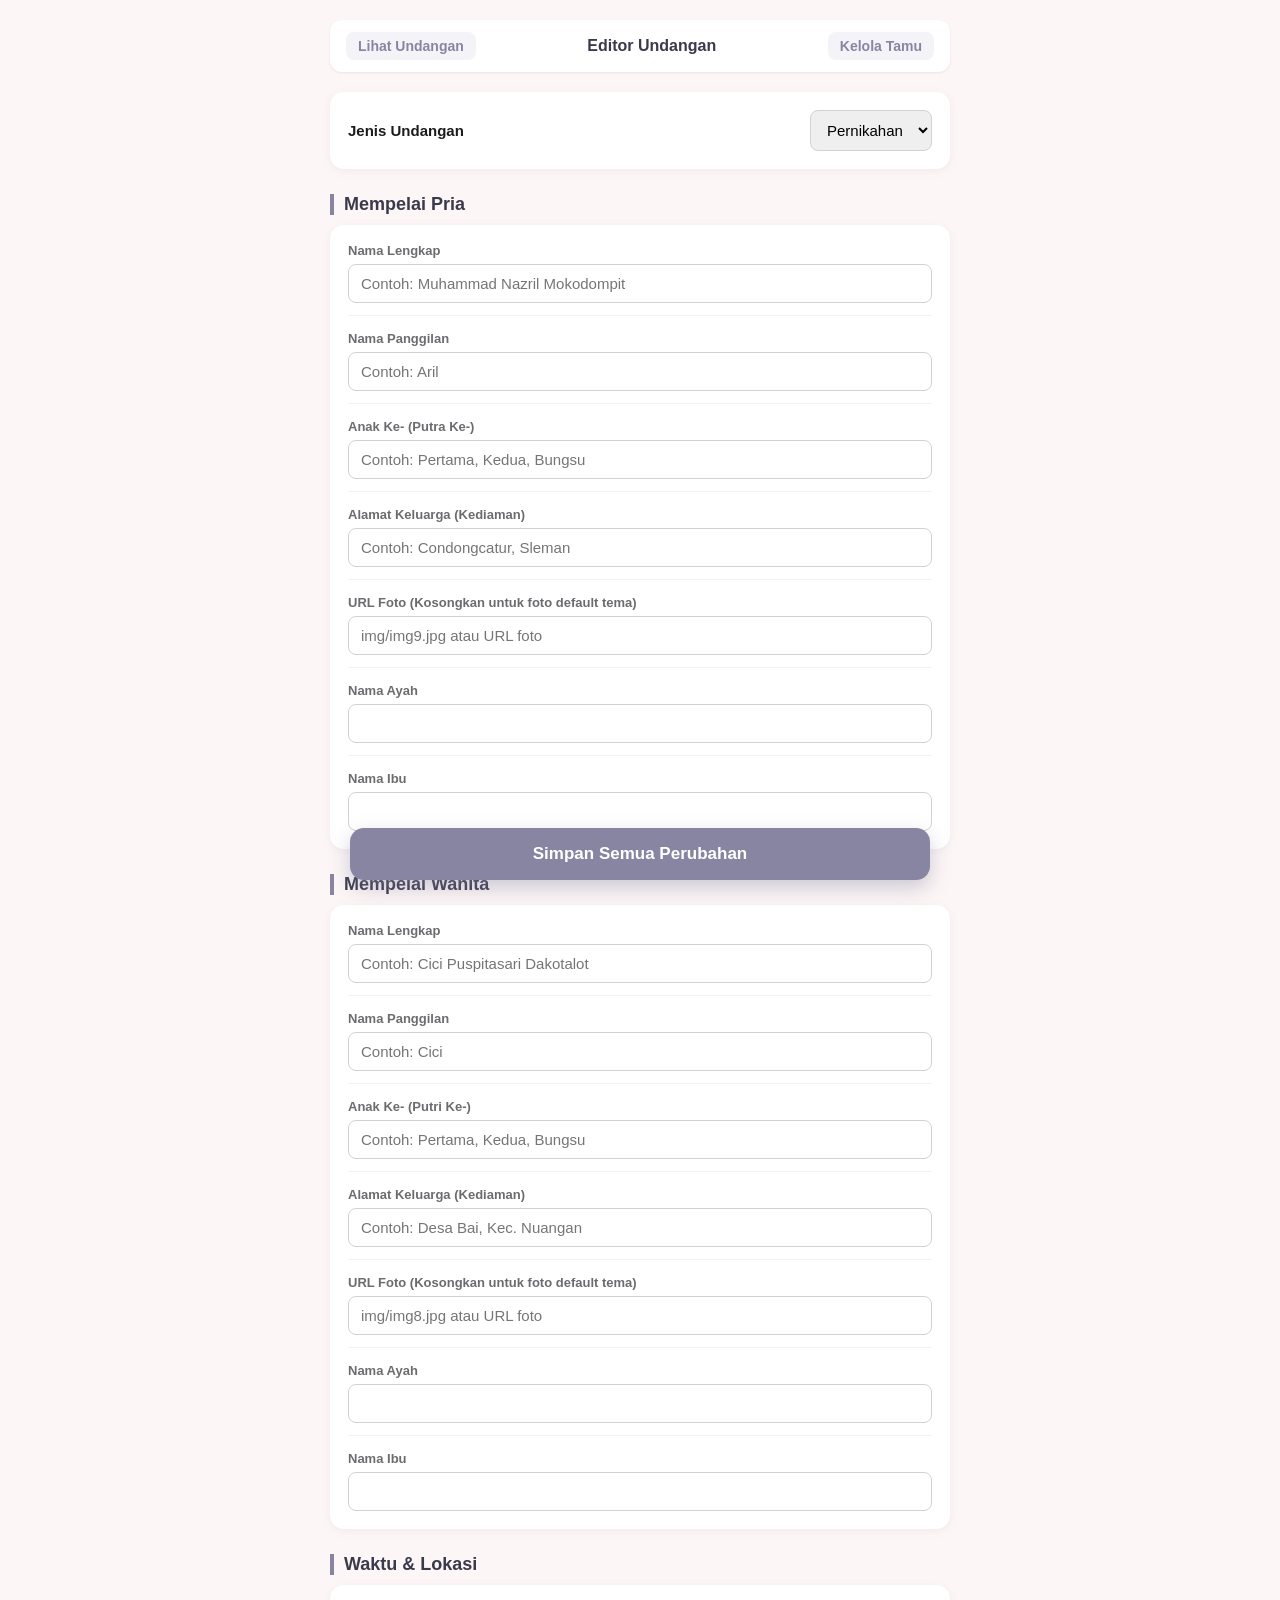
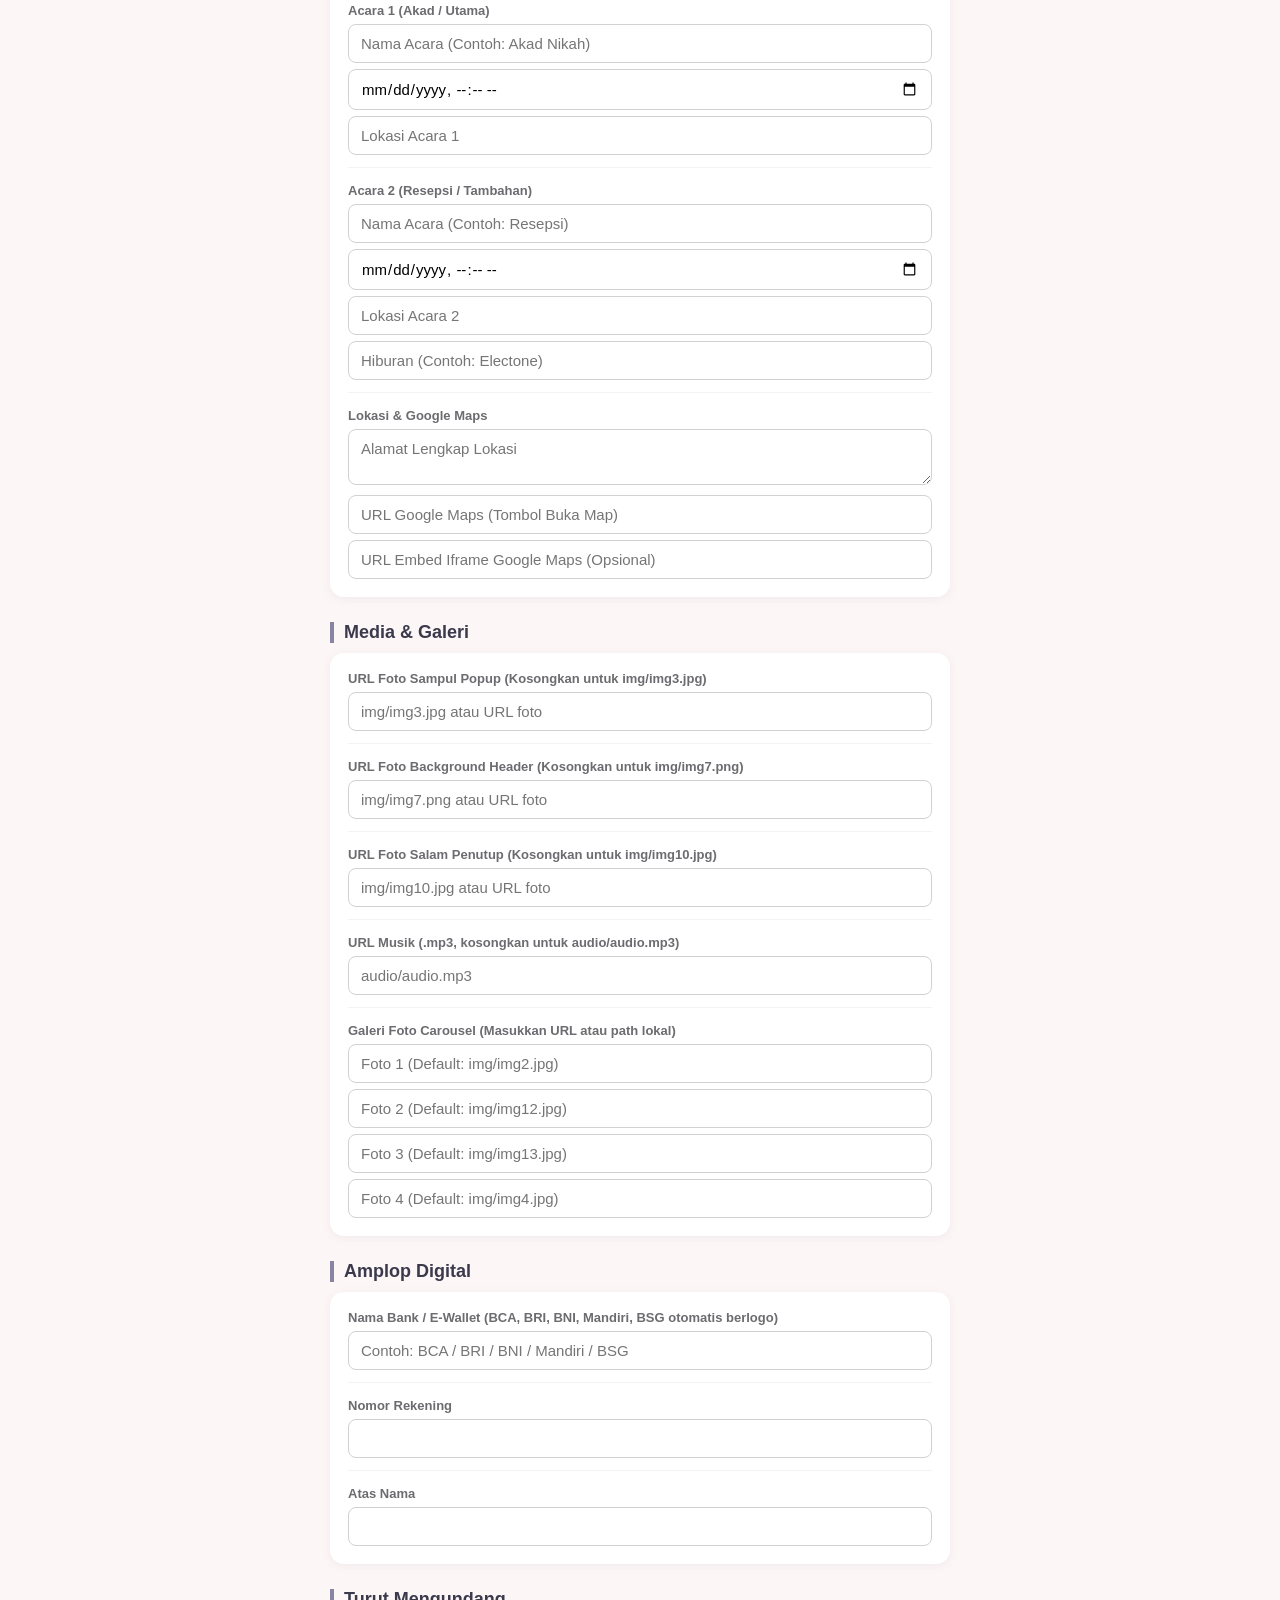
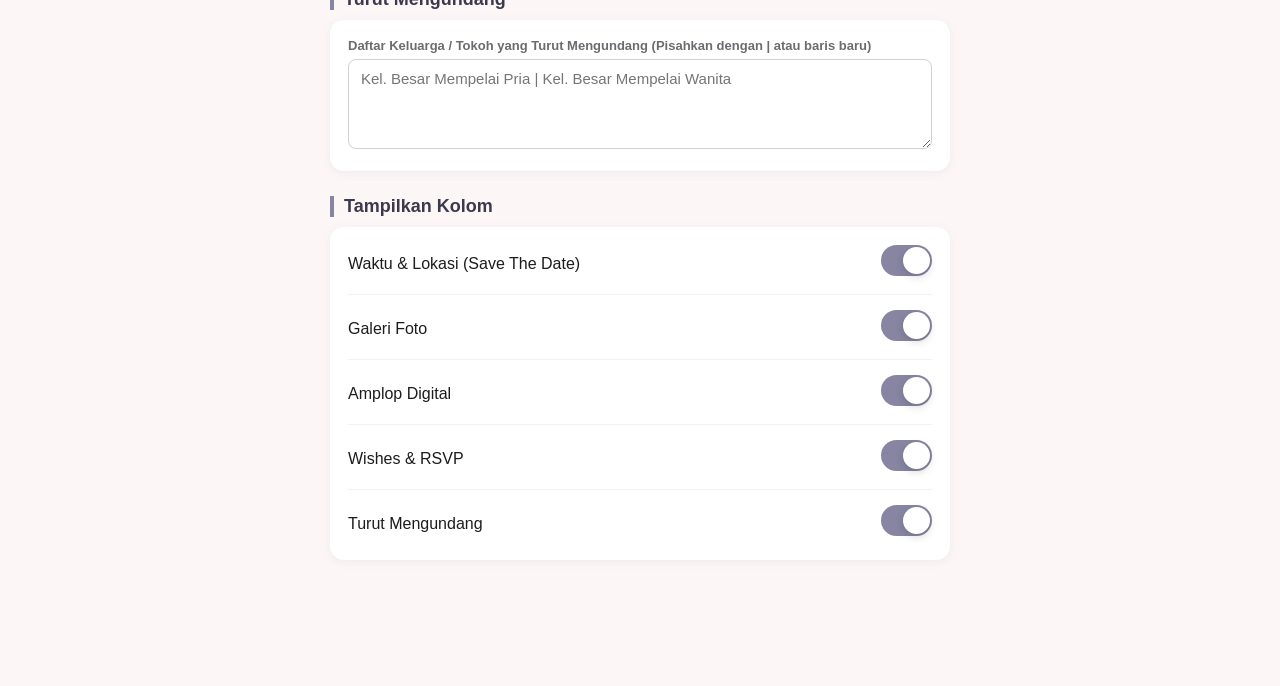
==== editor.html @ 1536249f "Add files via upload" ====
<!DOCTYPE html>
<html lang="id">
<head>
    <meta charset="UTF-8">
    <meta name="viewport" content="width=device-width, initial-scale=1.0">
    <title>Editor Undangan Premium | Naozi Printing</title>
    <style>
        :root { --ios-bg: #fdf6f6; --ios-accent: #8785a2; --ios-card: #FFFFFF; }
        body { font-family: -apple-system, BlinkMacSystemFont, "Segoe UI", Roboto, sans-serif; background: var(--ios-bg); padding: 20px; color: #1c1c1e; padding-bottom: 110px; margin: 0; }
        .container { max-width: 620px; margin: 0 auto; }
        .top-nav { display: flex; justify-content: space-between; align-items: center; margin-bottom: 20px; background: white; padding: 12px 16px; border-radius: 12px; box-shadow: 0 1px 3px rgba(0,0,0,0.08); }
        .top-nav a { text-decoration: none; color: var(--ios-accent); font-weight: 600; font-size: 14px; padding: 6px 12px; border-radius: 8px; background: #f4f4f8; }
        .top-nav a:hover { background: var(--ios-accent); color: white; }
        .card { background: var(--ios-card); border-radius: 14px; padding: 18px; margin-bottom: 16px; box-shadow: 0 2px 8px rgba(135, 133, 162, 0.1); }
        .form-group { margin-bottom: 15px; border-bottom: 1px solid #f2f2f7; padding-bottom: 12px; }
        .form-group:last-child { border: none; margin-bottom: 0; padding-bottom: 0; }
        label { display: block; font-size: 13px; font-weight: 600; color: #6c6c70; margin-bottom: 6px; }
        input, select, textarea { width: 100%; padding: 10px 12px; border: 1px solid #d1d1d6; border-radius: 8px; font-size: 15px; box-sizing: border-box; font-family: inherit; }
        input:focus, select:focus, textarea:focus { outline: none; border-color: var(--ios-accent); box-shadow: 0 0 0 3px rgba(135, 133, 162, 0.15); }
        
        .row { display: flex; align-items: center; justify-content: space-between; gap: 10px; }
        .switch { position: relative; display: inline-block; width: 51px; height: 31px; flex-shrink: 0; }
        .switch input { opacity: 0; width: 0; height: 0; }
        .slider { position: absolute; cursor: pointer; top: 0; left: 0; right: 0; bottom: 0; background-color: #e9e9eb; transition: .4s; border-radius: 34px; }
        .slider:before { position: absolute; content: ""; height: 27px; width: 27px; left: 2px; bottom: 2px; background-color: white; transition: .4s; border-radius: 50%; box-shadow: 0 3px 8px rgba(0,0,0,0.15); }
        input:checked + .slider { background-color: var(--ios-accent); }
        input:checked + .slider:before { transform: translateX(20px); }
        
        .btn-save { position: fixed; bottom: 20px; left: 50%; transform: translateX(-50%); width: calc(100% - 40px); max-width: 580px; padding: 16px; background: var(--ios-accent); color: white; border: none; border-radius: 14px; font-size: 17px; font-weight: 600; cursor: pointer; z-index: 100; box-shadow: 0 8px 20px rgba(135, 133, 162, 0.4); transition: 0.2s; }
        .btn-save:hover { filter: brightness(0.95); }
        .btn-save:disabled { opacity: 0.6; cursor: not-allowed; }
        h2 { font-size: 18px; border-left: 4px solid var(--ios-accent); padding-left: 10px; margin: 25px 0 10px; color: #3a3a4c; }
        .preview-img { width: 100%; height: 120px; object-fit: cover; border-radius: 10px; margin-top: 10px; background: #eee; display: none; }
    </style>
</head>
<body>

    <div class="container">
        <div class="top-nav">
            <a href="index.html" target="_blank">Lihat Undangan</a>
            <span style="font-weight: 700; color: #3a3a4c;">Editor Undangan</span>
            <a href="guest.html">Kelola Tamu</a>
        </div>

        <!-- Tipe Undangan -->
        <div class="card">
            <div class="row">
                <label style="color: #1c1c1e; font-size: 15px; margin: 0;">Jenis Undangan</label>
                <select id="type" style="width: auto;" onchange="toggleFields()">
                    <option value="wedding">Pernikahan</option>
                    <option value="khitan">Khitanan</option>
                </select>
            </div>
        </div>

        <!-- Wedding Section -->
        <div id="wedding-fields">
            <h2>Mempelai Pria</h2>
            <div class="card">
                <div class="form-group"><label>Nama Lengkap</label><input type="text" id="groom_name" placeholder="Contoh: Muhammad Nazril Mokodompit"></div>
                <div class="form-group"><label>Nama Panggilan</label><input type="text" id="groom_nickname" placeholder="Contoh: Aril"></div>
                <div class="form-group"><label>Anak Ke- (Putra Ke-)</label><input type="text" id="groom_child_number" placeholder="Contoh: Pertama, Kedua, Bungsu"></div>
                <div class="form-group"><label>Alamat Keluarga (Kediaman)</label><input type="text" id="groom_address" placeholder="Contoh: Condongcatur, Sleman"></div>
                <div class="form-group"><label>URL Foto (Kosongkan untuk foto default tema)</label><input type="text" id="groom_photo" placeholder="img/img9.jpg atau URL foto" onchange="preview(this)"></div>
                <div class="form-group"><label>Nama Ayah</label><input type="text" id="groom_father"></div>
                <div class="form-group"><label>Nama Ibu</label><input type="text" id="groom_mother"></div>
            </div>
            <h2>Mempelai Wanita</h2>
            <div class="card">
                <div class="form-group"><label>Nama Lengkap</label><input type="text" id="bride_name" placeholder="Contoh: Cici Puspitasari Dakotalot"></div>
                <div class="form-group"><label>Nama Panggilan</label><input type="text" id="bride_nickname" placeholder="Contoh: Cici"></div>
                <div class="form-group"><label>Anak Ke- (Putri Ke-)</label><input type="text" id="bride_child_number" placeholder="Contoh: Pertama, Kedua, Bungsu"></div>
                <div class="form-group"><label>Alamat Keluarga (Kediaman)</label><input type="text" id="bride_address" placeholder="Contoh: Desa Bai, Kec. Nuangan"></div>
                <div class="form-group"><label>URL Foto (Kosongkan untuk foto default tema)</label><input type="text" id="bride_photo" placeholder="img/img8.jpg atau URL foto" onchange="preview(this)"></div>
                <div class="form-group"><label>Nama Ayah</label><input type="text" id="bride_father"></div>
                <div class="form-group"><label>Nama Ibu</label><input type="text" id="bride_mother"></div>
            </div>
        </div>

        <!-- Khitan Section -->
        <div id="khitan-fields" style="display:none;">
            <h2>Detail Anak</h2>
            <div class="card">
                <div class="form-group"><label>Nama Lengkap</label><input type="text" id="khitan_name"></div>
                <div class="form-group"><label>URL Foto</label><input type="text" id="khitan_photo" onchange="preview(this)"></div>
                <div class="form-group"><label>Nama Orang Tua</label><input type="text" id="khitan_parents"></div>
            </div>
        </div>

        <!-- Acara Section -->
        <h2>Waktu & Lokasi</h2>
        <div class="card">
            <div class="form-group">
                <label>Acara 1 (Akad / Utama)</label>
                <input type="text" id="event_1_name" placeholder="Nama Acara (Contoh: Akad Nikah)">
                <input type="datetime-local" id="event_1_date" style="margin-top: 6px;">
                <input type="text" id="event_1_loc" placeholder="Lokasi Acara 1" style="margin-top: 6px;">
            </div>
            <div class="form-group">
                <label>Acara 2 (Resepsi / Tambahan)</label>
                <input type="text" id="event_2_name" placeholder="Nama Acara (Contoh: Resepsi)">
                <input type="datetime-local" id="event_2_date" style="margin-top: 6px;">
                <input type="text" id="event_2_loc" placeholder="Lokasi Acara 2" style="margin-top: 6px;">
                <input type="text" id="event_2_entertainment" placeholder="Hiburan (Contoh: Electone)" style="margin-top: 6px;">
            </div>
            <div class="form-group">
                <label>Lokasi & Google Maps</label>
                <textarea id="location_address" rows="2" placeholder="Alamat Lengkap Lokasi"></textarea>
                <input type="text" id="location_url" placeholder="URL Google Maps (Tombol Buka Map)" style="margin-top: 6px;">
                <input type="text" id="location_embed" placeholder="URL Embed Iframe Google Maps (Opsional)" style="margin-top: 6px;">
            </div>
        </div>

        <!-- Media Section -->
        <h2>Media & Galeri</h2>
        <div class="card">
            <div class="form-group"><label>URL Foto Sampul Popup (Kosongkan untuk img/img3.jpg)</label><input type="text" id="cover_image" placeholder="img/img3.jpg atau URL foto" onchange="preview(this)"></div>
            <div class="form-group"><label>URL Foto Background Header (Kosongkan untuk img/img7.png)</label><input type="text" id="hero_image" placeholder="img/img7.png atau URL foto" onchange="preview(this)"></div>
            <div class="form-group"><label>URL Foto Salam Penutup (Kosongkan untuk img/img10.jpg)</label><input type="text" id="closing_image" placeholder="img/img10.jpg atau URL foto" onchange="preview(this)"></div>
            <div class="form-group"><label>URL Musik (.mp3, kosongkan untuk audio/audio.mp3)</label><input type="text" id="music_url" placeholder="audio/audio.mp3"></div>
            <div class="form-group">
                <label>Galeri Foto Carousel (Masukkan URL atau path lokal)</label>
                <input type="text" id="gallery_1" placeholder="Foto 1 (Default: img/img2.jpg)" style="margin-bottom: 6px;" onchange="preview(this)">
                <input type="text" id="gallery_2" placeholder="Foto 2 (Default: img/img12.jpg)" style="margin-bottom: 6px;" onchange="preview(this)">
                <input type="text" id="gallery_3" placeholder="Foto 3 (Default: img/img13.jpg)" style="margin-bottom: 6px;" onchange="preview(this)">
                <input type="text" id="gallery_4" placeholder="Foto 4 (Default: img/img4.jpg)" onchange="preview(this)">
            </div>
        </div>

        <!-- Gift Section -->
        <h2>Amplop Digital</h2>
        <div class="card">
            <div class="form-group"><label>Nama Bank / E-Wallet (BCA, BRI, BNI, Mandiri, BSG otomatis berlogo)</label><input type="text" id="gift_bank" placeholder="Contoh: BCA / BRI / BNI / Mandiri / BSG"></div>
            <div class="form-group"><label>Nomor Rekening</label><input type="text" id="gift_acc"></div>
            <div class="form-group"><label>Atas Nama</label><input type="text" id="gift_name"></div>
        </div>

        <!-- Turut Mengundang -->
        <h2>Turut Mengundang</h2>
        <div class="card">
            <div class="form-group">
                <label>Daftar Keluarga / Tokoh yang Turut Mengundang (Pisahkan dengan | atau baris baru)</label>
                <textarea id="turut_mengundang" rows="4" placeholder="Kel. Besar Mempelai Pria | Kel. Besar Mempelai Wanita"></textarea>
            </div>
        </div>

        <!-- Settings Section -->
        <h2>Tampilkan Kolom</h2>
        <div class="card">
            <div class="form-group">
                <div class="row"><span>Waktu & Lokasi (Save The Date)</span><label class="switch"><input type="checkbox" id="sec_events_v" checked><span class="slider"></span></label></div>
            </div>
            <div class="form-group">
                <div class="row"><span>Galeri Foto</span><label class="switch"><input type="checkbox" id="sec_gallery_v" checked><span class="slider"></span></label></div>
            </div>
            <div class="form-group">
                <div class="row"><span>Amplop Digital</span><label class="switch"><input type="checkbox" id="sec_gift_v" checked><span class="slider"></span></label></div>
            </div>
            <div class="form-group">
                <div class="row"><span>Wishes & RSVP</span><label class="switch"><input type="checkbox" id="sec_wishes_v" checked><span class="slider"></span></label></div>
            </div>
            <div class="form-group">
                <div class="row"><span>Turut Mengundang</span><label class="switch"><input type="checkbox" id="sec_turut_v" checked><span class="slider"></span></label></div>
            </div>
        </div>

        <button class="btn-save" id="saveBtn" onclick="saveData()">Simpan Semua Perubahan</button>
    </div>

    <script>
        const GAS_API_URL = "https://script.google.com/macros/s/AKfycbwZsRWmX6Pd_4TJgAWtW-rAgPZdy3IIBExMG-dsNXWfnD4RpBTrNLNg6RiC5WAQ4zMy8A/exec";

        window.onload = function() { loadData(); };

        function preview(input) {
            let next = input.nextElementSibling;
            if (!next || next.tagName !== 'IMG') {
                next = document.createElement('img');
                next.className = 'preview-img';
                input.parentNode.insertBefore(next, input.nextSibling);
            }
            if (input.value) {
                let url = input.value;
                if (url.includes("github.com") && url.includes("/blob/")) {
                    url = url.replace("github.com", "raw.githubusercontent.com").replace("/blob/", "/");
                }
                next.src = url;
                next.style.display = 'block';
            } else {
                next.style.display = 'none';
            }
        }

        function loadData() {
            fetch(`${GAS_API_URL}?action=getSettings`)
                .then(res => res.json())
                .then(data => {
                    Object.keys(data).forEach(key => {
                        const el = document.getElementById(key);
                        if (el) {
                            if (el.type === 'checkbox') el.checked = data[key].visible;
                            else el.value = data[key].value;
                            if (el.onchange) el.onchange();
                        }
                    });
                    toggleFields();
                })
                .catch(err => console.error("Gagal memuat pengaturan:", err));
        }

        function toggleFields() {
            const t = document.getElementById('type').value;
            document.getElementById('wedding-fields').style.display = t === 'wedding' ? 'block' : 'none';
            document.getElementById('khitan-fields').style.display = t === 'khitan' ? 'block' : 'none';
        }

        function saveData() {
            const btn = document.getElementById('saveBtn');
            btn.innerText = "Menyimpan...";
            btn.disabled = true;

            const payload = {};
            const elements = document.querySelectorAll('input, select, textarea');
            elements.forEach(el => {
                if (el.id) {
                    payload[el.id] = { 
                        value: el.type === 'checkbox' ? (el.id.endsWith('_v') ? '' : el.checked) : el.value,
                        visible: el.type === 'checkbox' ? el.checked : true
                    };
                }
            });

            fetch(`${GAS_API_URL}?action=saveSettings`, {
                method: 'POST',
                body: JSON.stringify(payload)
            }).then(() => {
                alert("Pengaturan Berhasil Disimpan!");
                btn.innerText = "Simpan Semua Perubahan";
                btn.disabled = false;
            }).catch(err => {
                alert("Gagal menyimpan: " + err);
                btn.innerText = "Simpan Semua Perubahan";
                btn.disabled = false;
            });
        }
    </script>
</body>
</html>
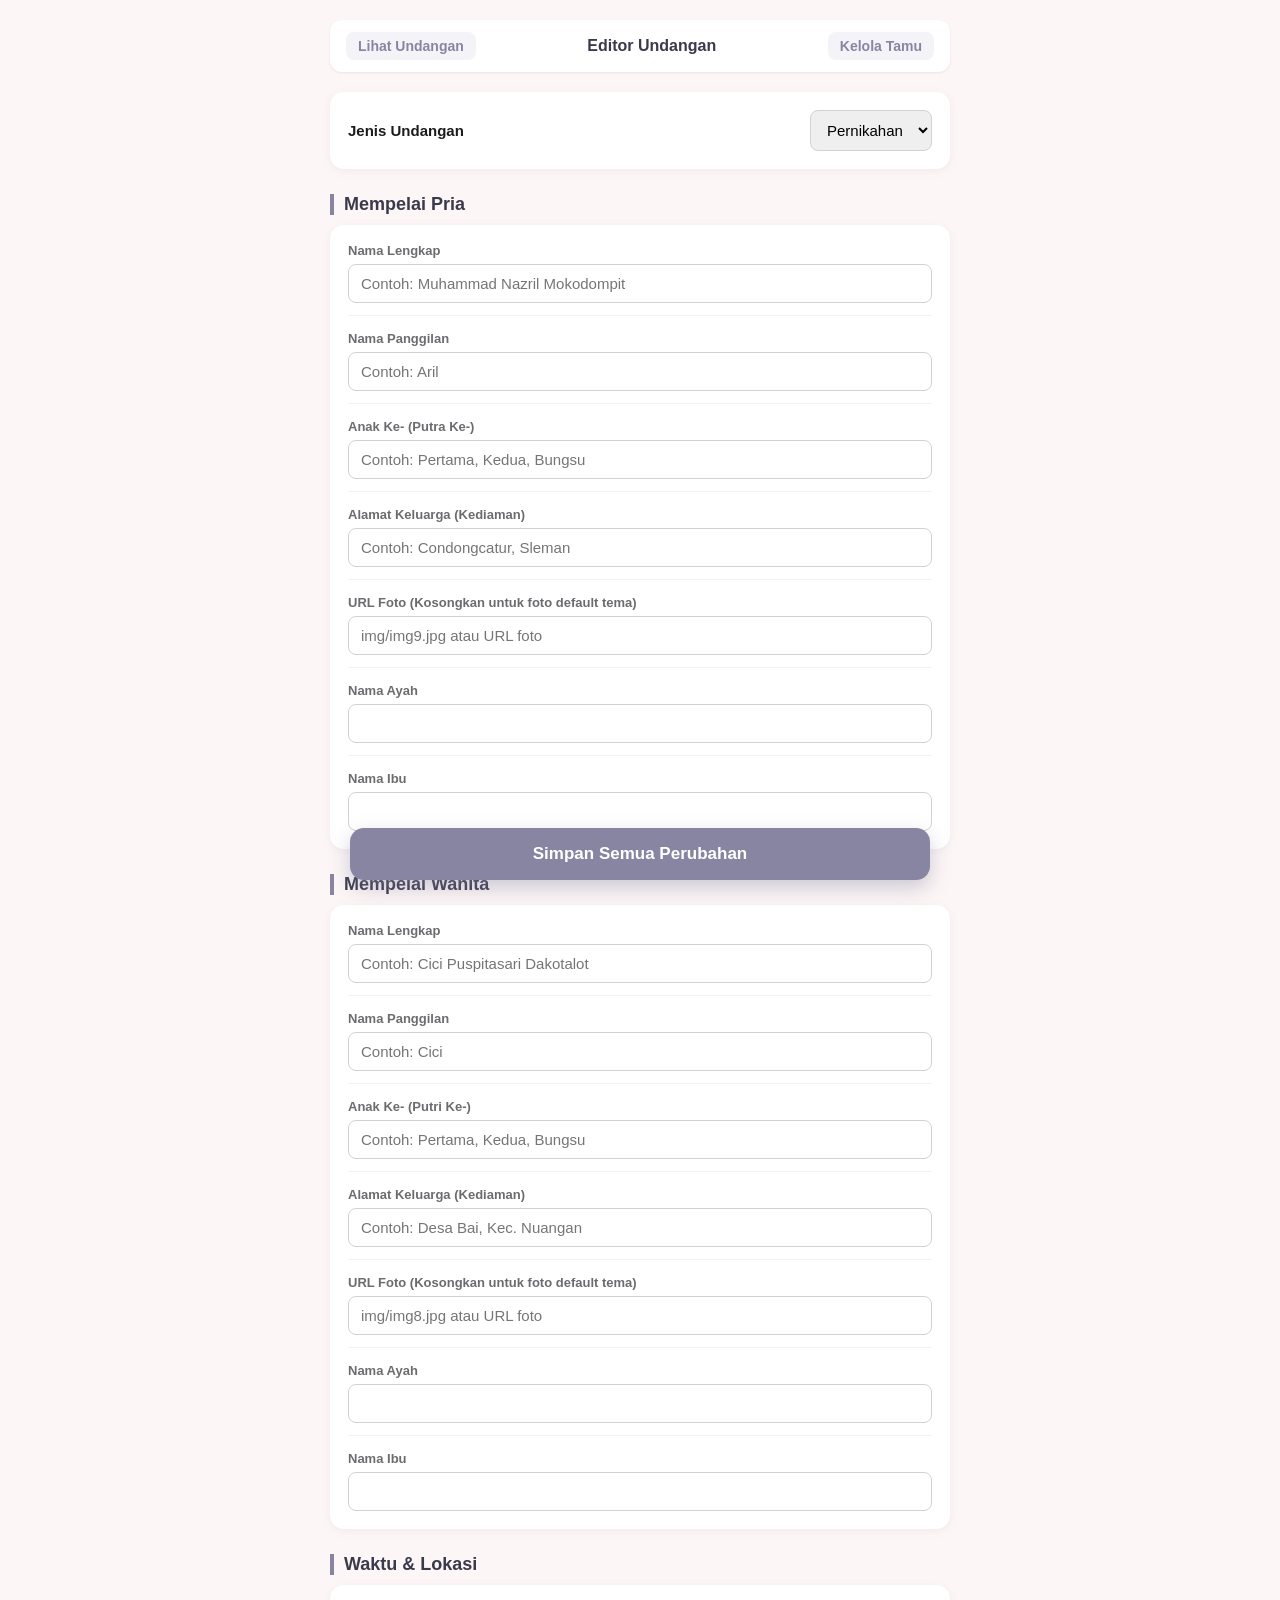
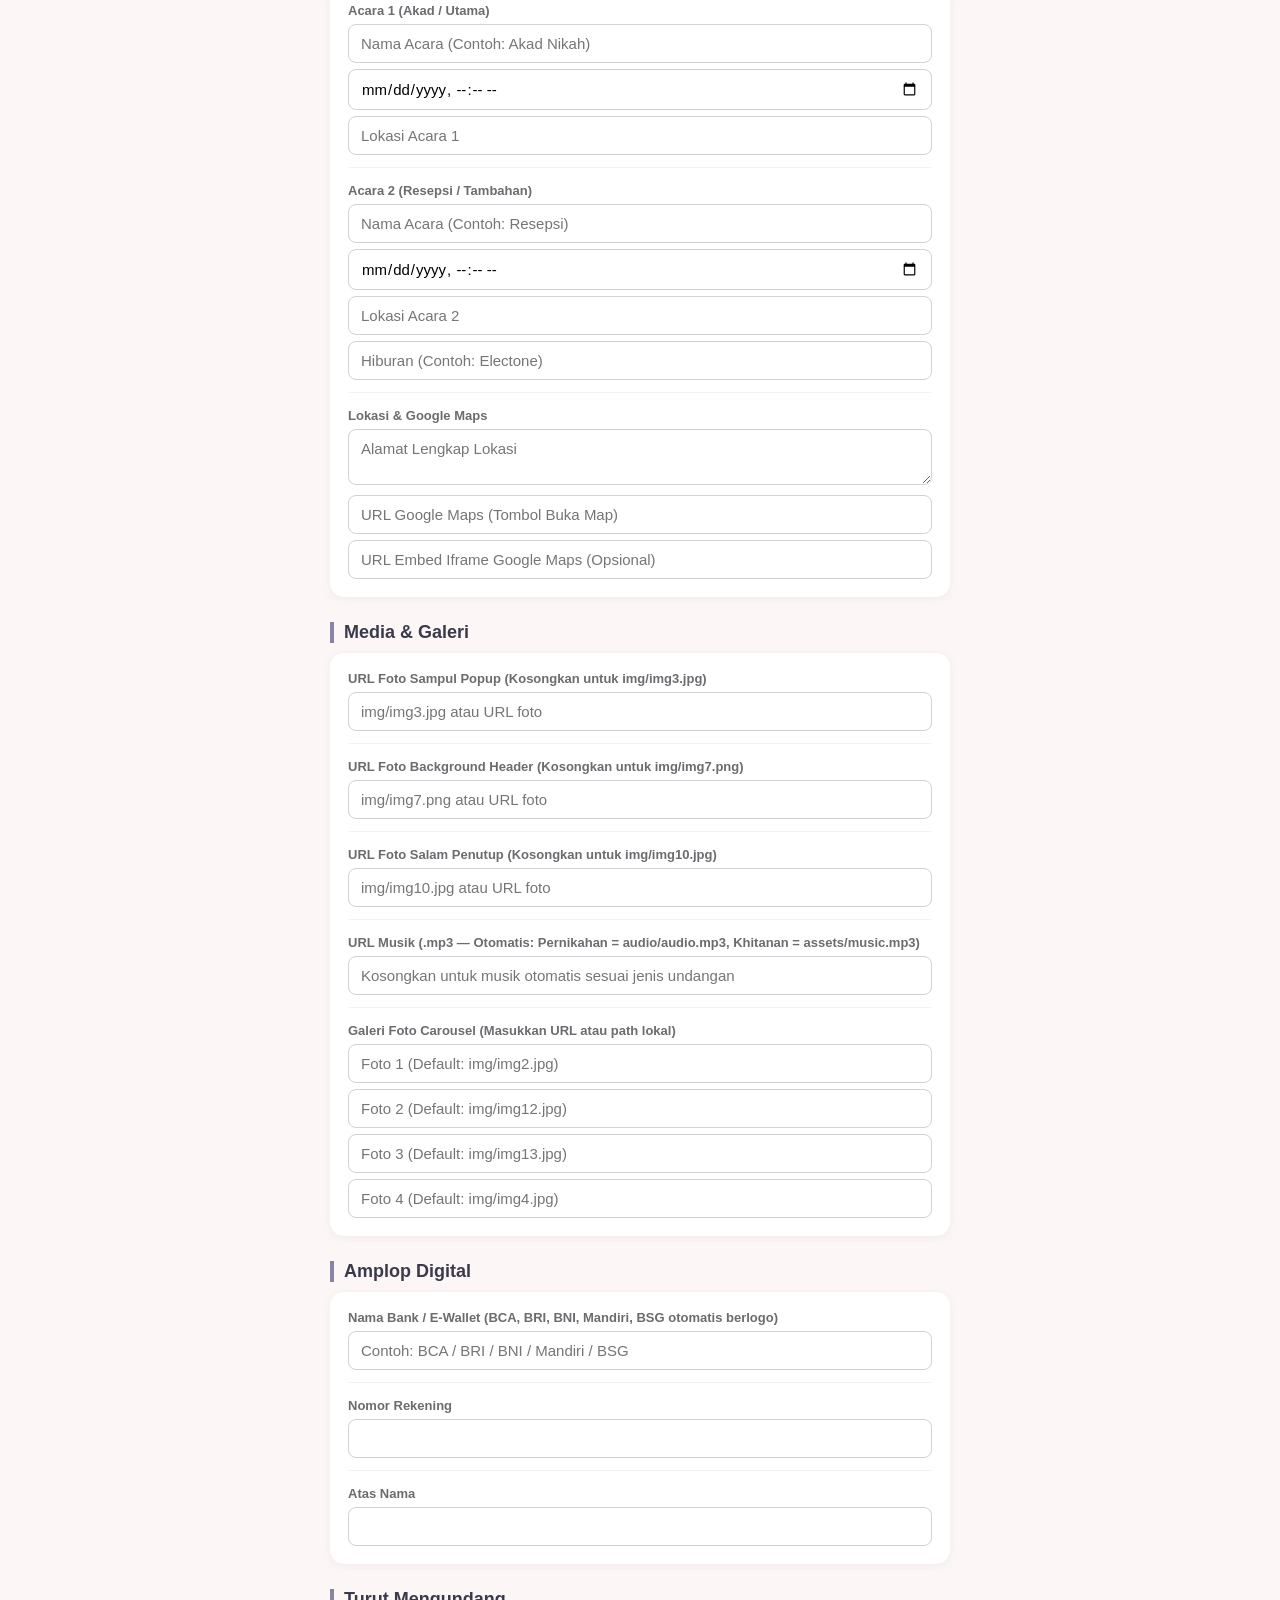
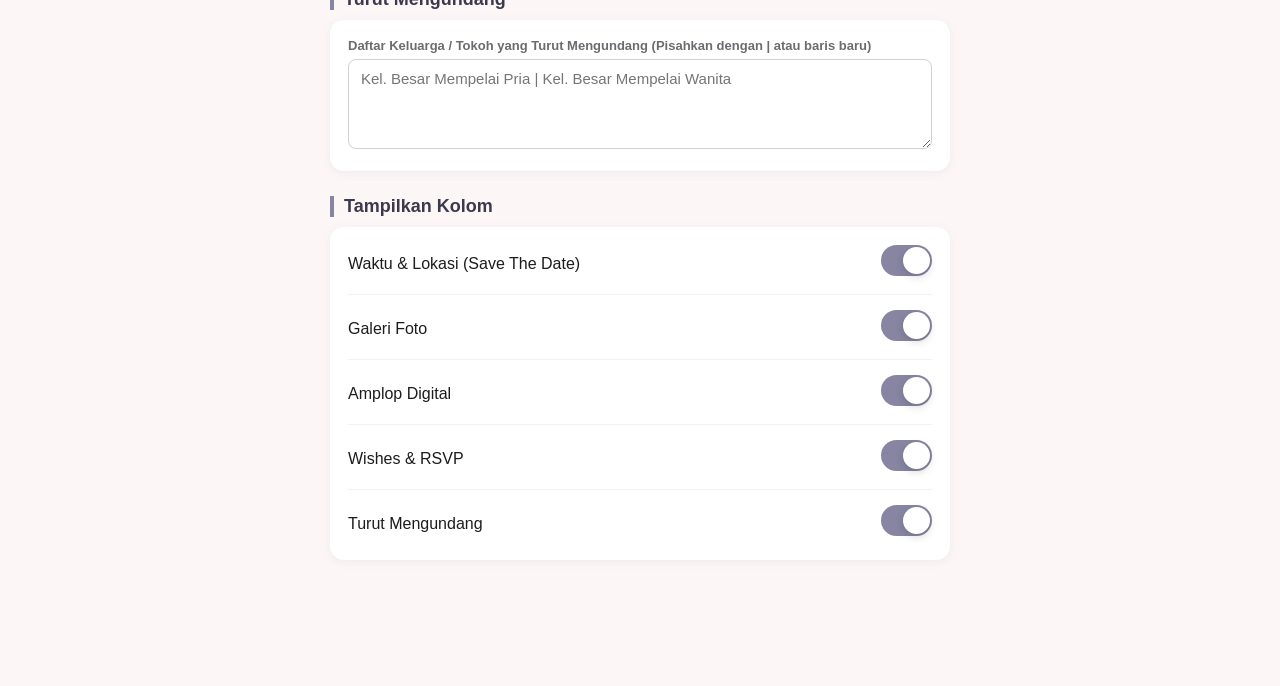
==== commit 54b33b87: "Add files via upload" ====
--- a/editor.html
+++ b/editor.html
@@ -117,7 +117,7 @@
             <div class="form-group"><label>URL Foto Sampul Popup (Kosongkan untuk img/img3.jpg)</label><input type="text" id="cover_image" placeholder="img/img3.jpg atau URL foto" onchange="preview(this)"></div>
             <div class="form-group"><label>URL Foto Background Header (Kosongkan untuk img/img7.png)</label><input type="text" id="hero_image" placeholder="img/img7.png atau URL foto" onchange="preview(this)"></div>
             <div class="form-group"><label>URL Foto Salam Penutup (Kosongkan untuk img/img10.jpg)</label><input type="text" id="closing_image" placeholder="img/img10.jpg atau URL foto" onchange="preview(this)"></div>
-            <div class="form-group"><label>URL Musik (.mp3, kosongkan untuk audio/audio.mp3)</label><input type="text" id="music_url" placeholder="audio/audio.mp3"></div>
+            <div class="form-group"><label>URL Musik (.mp3 — Otomatis: Pernikahan = audio/audio.mp3, Khitanan = assets/music.mp3)</label><input type="text" id="music_url" placeholder="Kosongkan untuk musik otomatis sesuai jenis undangan"></div>
             <div class="form-group">
                 <label>Galeri Foto Carousel (Masukkan URL atau path lokal)</label>
                 <input type="text" id="gallery_1" placeholder="Foto 1 (Default: img/img2.jpg)" style="margin-bottom: 6px;" onchange="preview(this)">
@@ -212,6 +212,15 @@
             const t = document.getElementById('type').value;
             document.getElementById('wedding-fields').style.display = t === 'wedding' ? 'block' : 'none';
             document.getElementById('khitan-fields').style.display = t === 'khitan' ? 'block' : 'none';
+
+            // Sesuaikan musik default otomatis berdasarkan jenis undangan
+            const musicInput = document.getElementById('music_url');
+            if (musicInput) {
+                const val = musicInput.value.trim();
+                if (!val || val === 'audio/audio.mp3' || val === 'assets/music.mp3') {
+                    musicInput.value = t === 'wedding' ? 'audio/audio.mp3' : 'assets/music.mp3';
+                }
+            }
         }
 
         function saveData() {
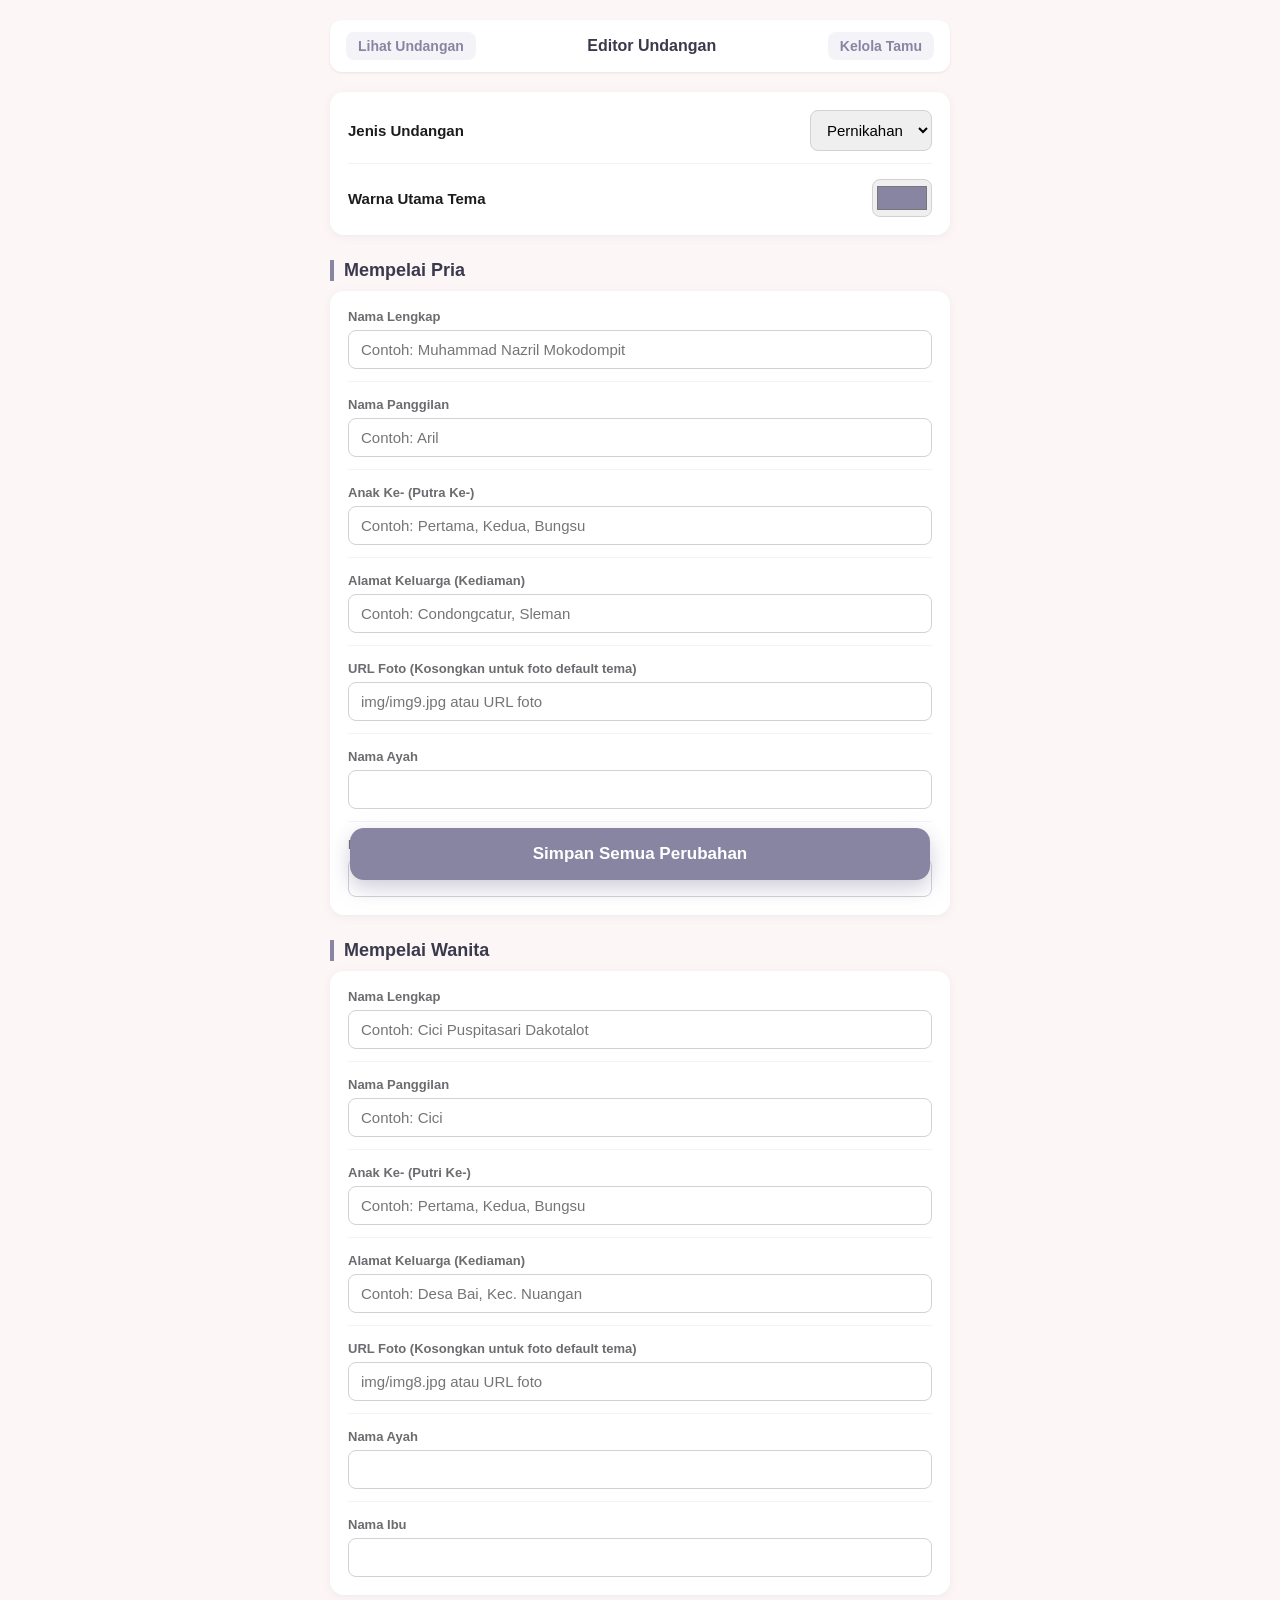
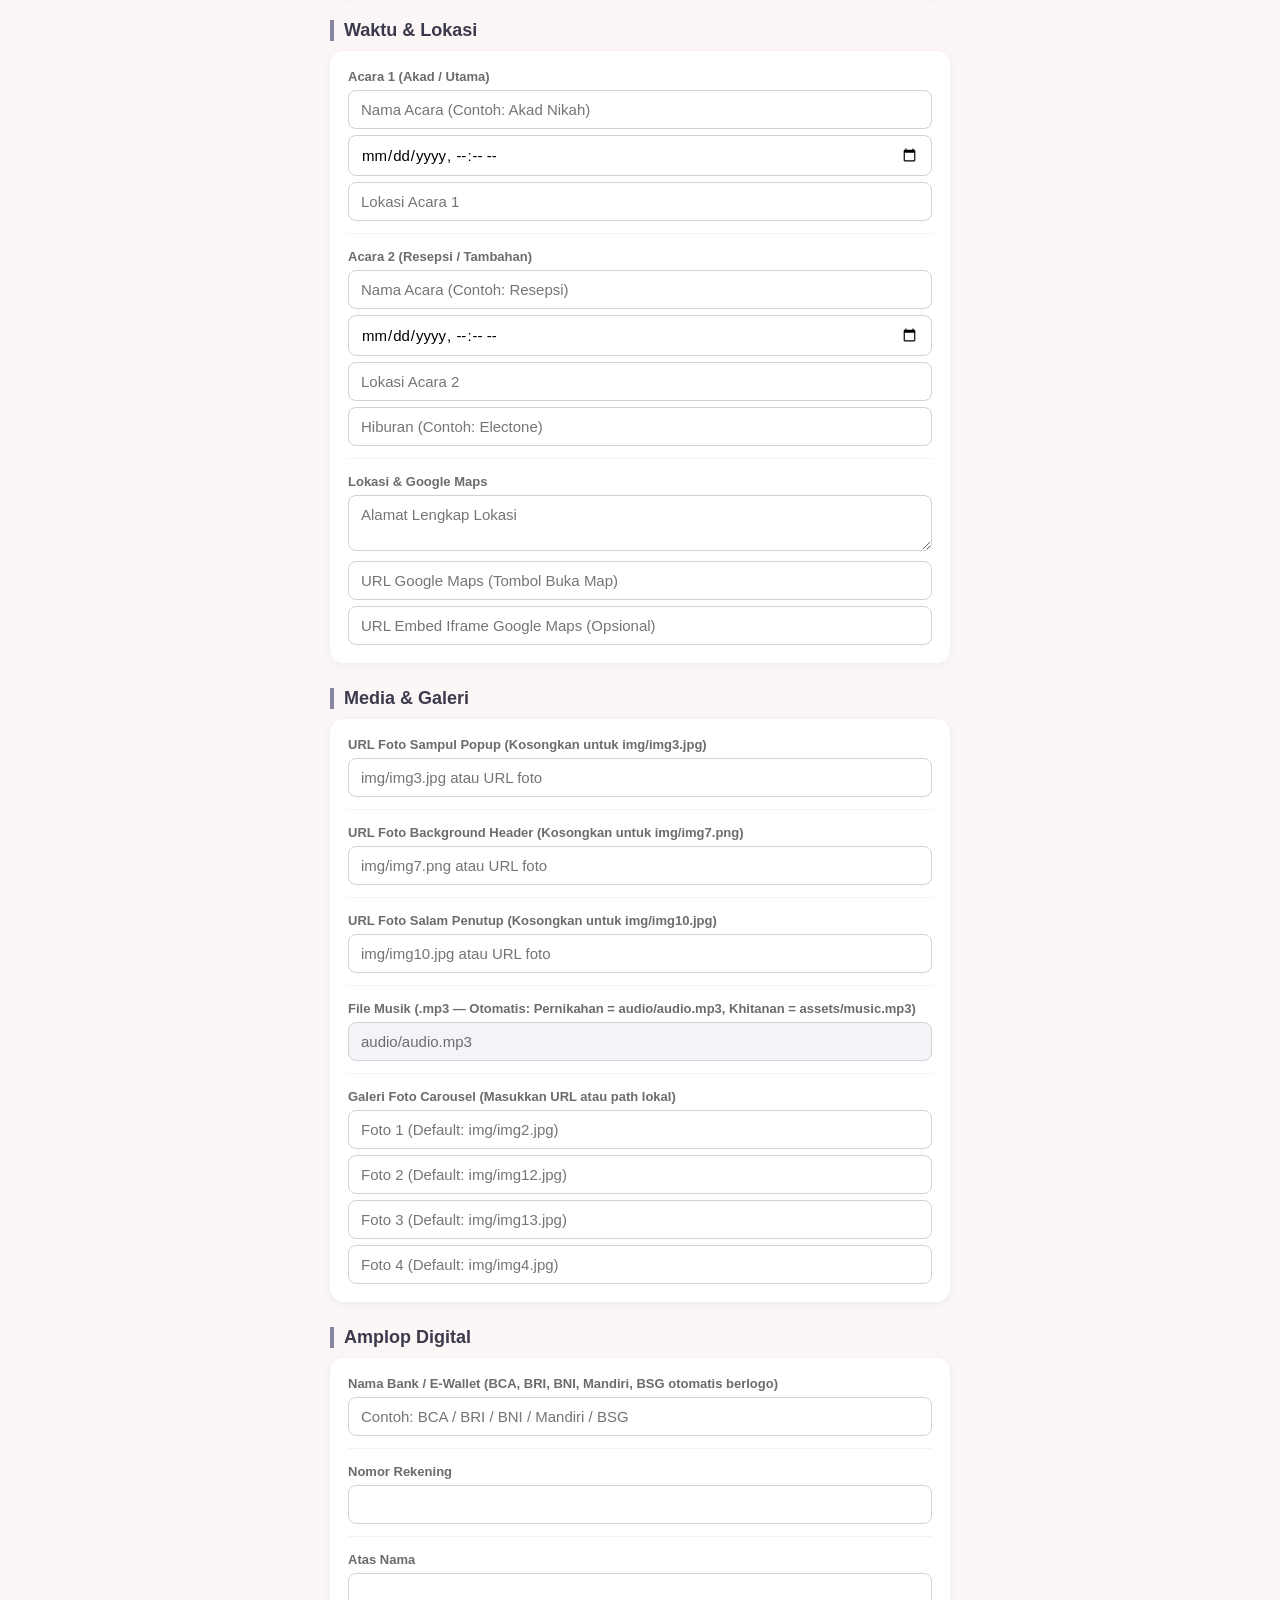
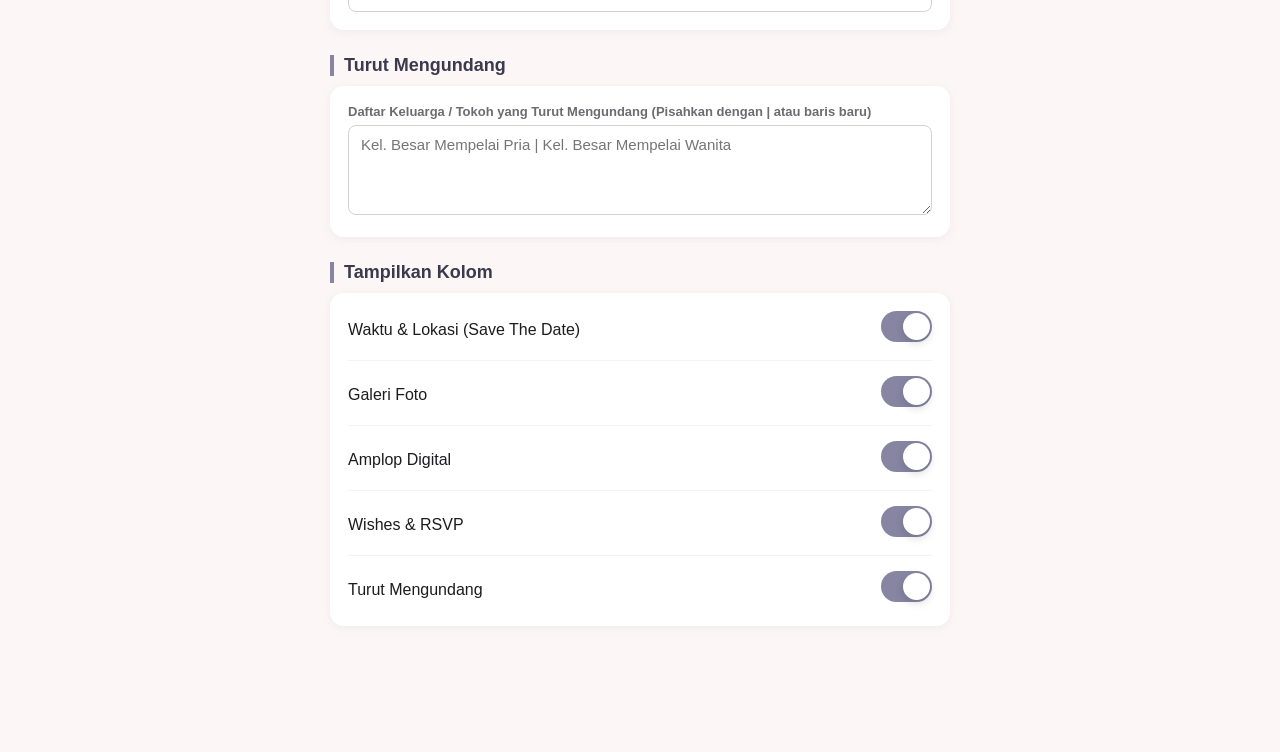
==== commit fe89ff48: "Add files via upload" ====
--- a/editor.html
+++ b/editor.html
@@ -42,14 +42,22 @@
             <a href="guest.html">Kelola Tamu</a>
         </div>
 
-        <!-- Tipe Undangan -->
-        <div class="card">
-            <div class="row">
-                <label style="color: #1c1c1e; font-size: 15px; margin: 0;">Jenis Undangan</label>
-                <select id="type" style="width: auto;" onchange="toggleFields()">
-                    <option value="wedding">Pernikahan</option>
-                    <option value="khitan">Khitanan</option>
-                </select>
+        <!-- Tipe Undangan & Tema -->
+        <div class="card">
+            <div class="form-group">
+                <div class="row">
+                    <label style="color: #1c1c1e; font-size: 15px; margin: 0;">Jenis Undangan</label>
+                    <select id="type" style="width: auto;" onchange="toggleFields()">
+                        <option value="wedding">Pernikahan</option>
+                        <option value="khitan">Khitanan</option>
+                    </select>
+                </div>
+            </div>
+            <div class="form-group">
+                <div class="row">
+                    <label style="color: #1c1c1e; font-size: 15px; margin: 0;">Warna Utama Tema</label>
+                    <input type="color" id="primary_color" value="#8785a2" style="width: 60px; height: 38px; padding: 2px; cursor: pointer;">
+                </div>
             </div>
         </div>
 
@@ -117,7 +125,7 @@
             <div class="form-group"><label>URL Foto Sampul Popup (Kosongkan untuk img/img3.jpg)</label><input type="text" id="cover_image" placeholder="img/img3.jpg atau URL foto" onchange="preview(this)"></div>
             <div class="form-group"><label>URL Foto Background Header (Kosongkan untuk img/img7.png)</label><input type="text" id="hero_image" placeholder="img/img7.png atau URL foto" onchange="preview(this)"></div>
             <div class="form-group"><label>URL Foto Salam Penutup (Kosongkan untuk img/img10.jpg)</label><input type="text" id="closing_image" placeholder="img/img10.jpg atau URL foto" onchange="preview(this)"></div>
-            <div class="form-group"><label>URL Musik (.mp3 — Otomatis: Pernikahan = audio/audio.mp3, Khitanan = assets/music.mp3)</label><input type="text" id="music_url" placeholder="Kosongkan untuk musik otomatis sesuai jenis undangan"></div>
+            <div class="form-group"><label>File Musik (.mp3 — Otomatis: Pernikahan = audio/audio.mp3, Khitanan = assets/music.mp3)</label><input type="text" id="music_url" readonly style="background: #f4f4f8; color: #6c6c70; cursor: not-allowed;" value="audio/audio.mp3"></div>
             <div class="form-group">
                 <label>Galeri Foto Carousel (Masukkan URL atau path lokal)</label>
                 <input type="text" id="gallery_1" placeholder="Foto 1 (Default: img/img2.jpg)" style="margin-bottom: 6px;" onchange="preview(this)">
@@ -191,6 +199,18 @@
             }
         }
 
+        function normalizeDateTimeLocal(val) {
+            if (!val) return '';
+            const str = String(val).trim();
+            // Sudah berformat YYYY-MM-DDTHH:mm
+            if (/^\d{4}-\d{2}-\d{2}T\d{2}:\d{2}$/.test(str)) return str;
+            // Konversi ISO string dari Google Sheets (misal 2026-05-20T01:00:00.000Z) ke waktu lokal YYYY-MM-DDTHH:mm
+            const d = new Date(str);
+            if (isNaN(d.getTime())) return str.slice(0, 16);
+            const pad = n => String(n).padStart(2, '0');
+            return `${d.getFullYear()}-${pad(d.getMonth() + 1)}-${pad(d.getDate())}T${pad(d.getHours())}:${pad(d.getMinutes())}`;
+        }
+
         function loadData() {
             fetch(`${GAS_API_URL}?action=getSettings`)
                 .then(res => res.json())
@@ -198,9 +218,18 @@
                     Object.keys(data).forEach(key => {
                         const el = document.getElementById(key);
                         if (el) {
-                            if (el.type === 'checkbox') el.checked = data[key].visible;
-                            else el.value = data[key].value;
-                            if (el.onchange) el.onchange();
+                            if (el.type === 'checkbox') {
+                                el.checked = Boolean(data[key].visible);
+                            } else if (el.type === 'datetime-local') {
+                                el.value = normalizeDateTimeLocal(data[key].value);
+                            } else if (el.type === 'color') {
+                                el.value = data[key].value || '#8785a2';
+                            } else {
+                                el.value = data[key].value !== undefined ? data[key].value : '';
+                            }
+                            if (typeof el.onchange === 'function' && el.id !== 'type') {
+                                el.onchange();
+                            }
                         }
                     });
                     toggleFields();
@@ -213,13 +242,10 @@
             document.getElementById('wedding-fields').style.display = t === 'wedding' ? 'block' : 'none';
             document.getElementById('khitan-fields').style.display = t === 'khitan' ? 'block' : 'none';
 
-            // Sesuaikan musik default otomatis berdasarkan jenis undangan
+            // Sesuaikan musik otomatis berdasarkan jenis undangan (wedding -> audio/audio.mp3, khitan -> assets/music.mp3)
             const musicInput = document.getElementById('music_url');
             if (musicInput) {
-                const val = musicInput.value.trim();
-                if (!val || val === 'audio/audio.mp3' || val === 'assets/music.mp3') {
-                    musicInput.value = t === 'wedding' ? 'audio/audio.mp3' : 'assets/music.mp3';
-                }
+                musicInput.value = t === 'wedding' ? 'audio/audio.mp3' : 'assets/music.mp3';
             }
         }
 
@@ -242,12 +268,17 @@
             fetch(`${GAS_API_URL}?action=saveSettings`, {
                 method: 'POST',
                 body: JSON.stringify(payload)
-            }).then(() => {
+            })
+            .then(res => res.json())
+            .then(result => {
+                if (result && result.status === 'error') {
+                    throw new Error(result.message || 'Terjadi kesalahan pada server.');
+                }
                 alert("Pengaturan Berhasil Disimpan!");
                 btn.innerText = "Simpan Semua Perubahan";
                 btn.disabled = false;
             }).catch(err => {
-                alert("Gagal menyimpan: " + err);
+                alert("Gagal menyimpan: " + err.message);
                 btn.innerText = "Simpan Semua Perubahan";
                 btn.disabled = false;
             });
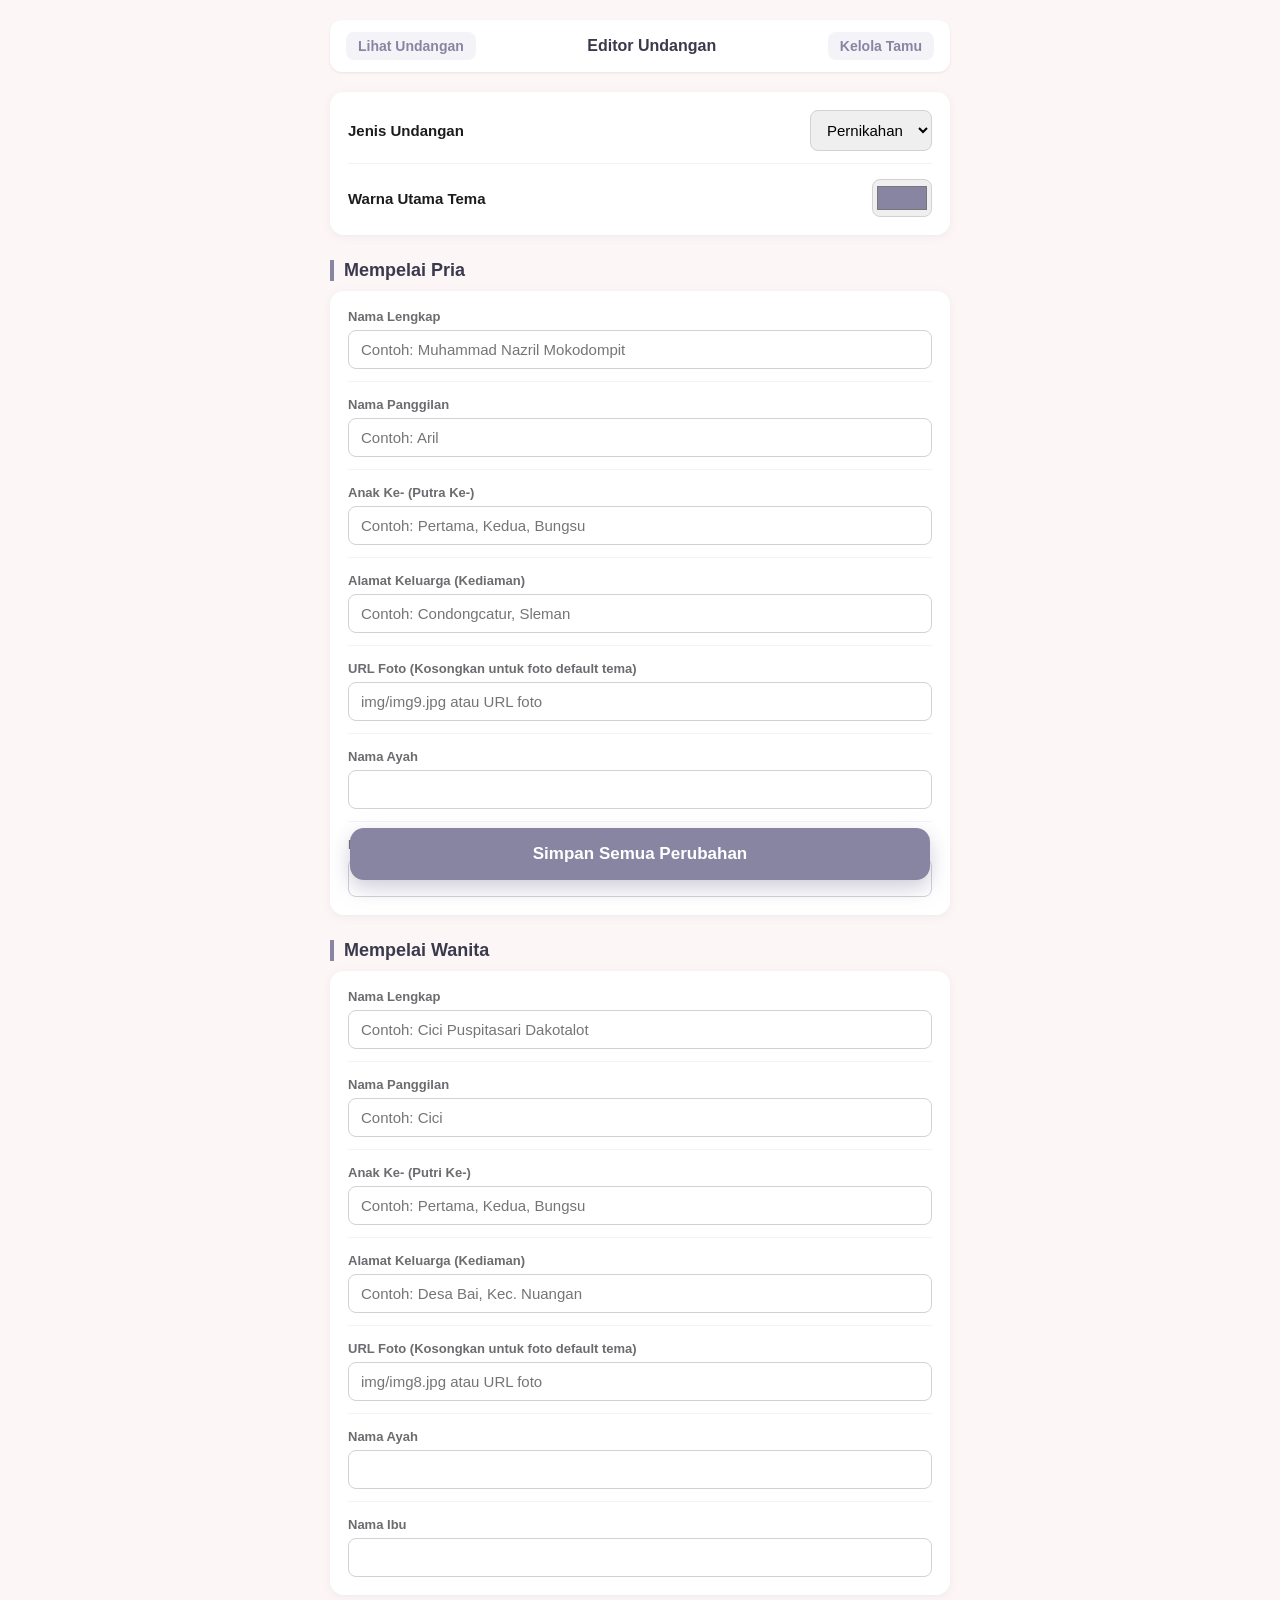
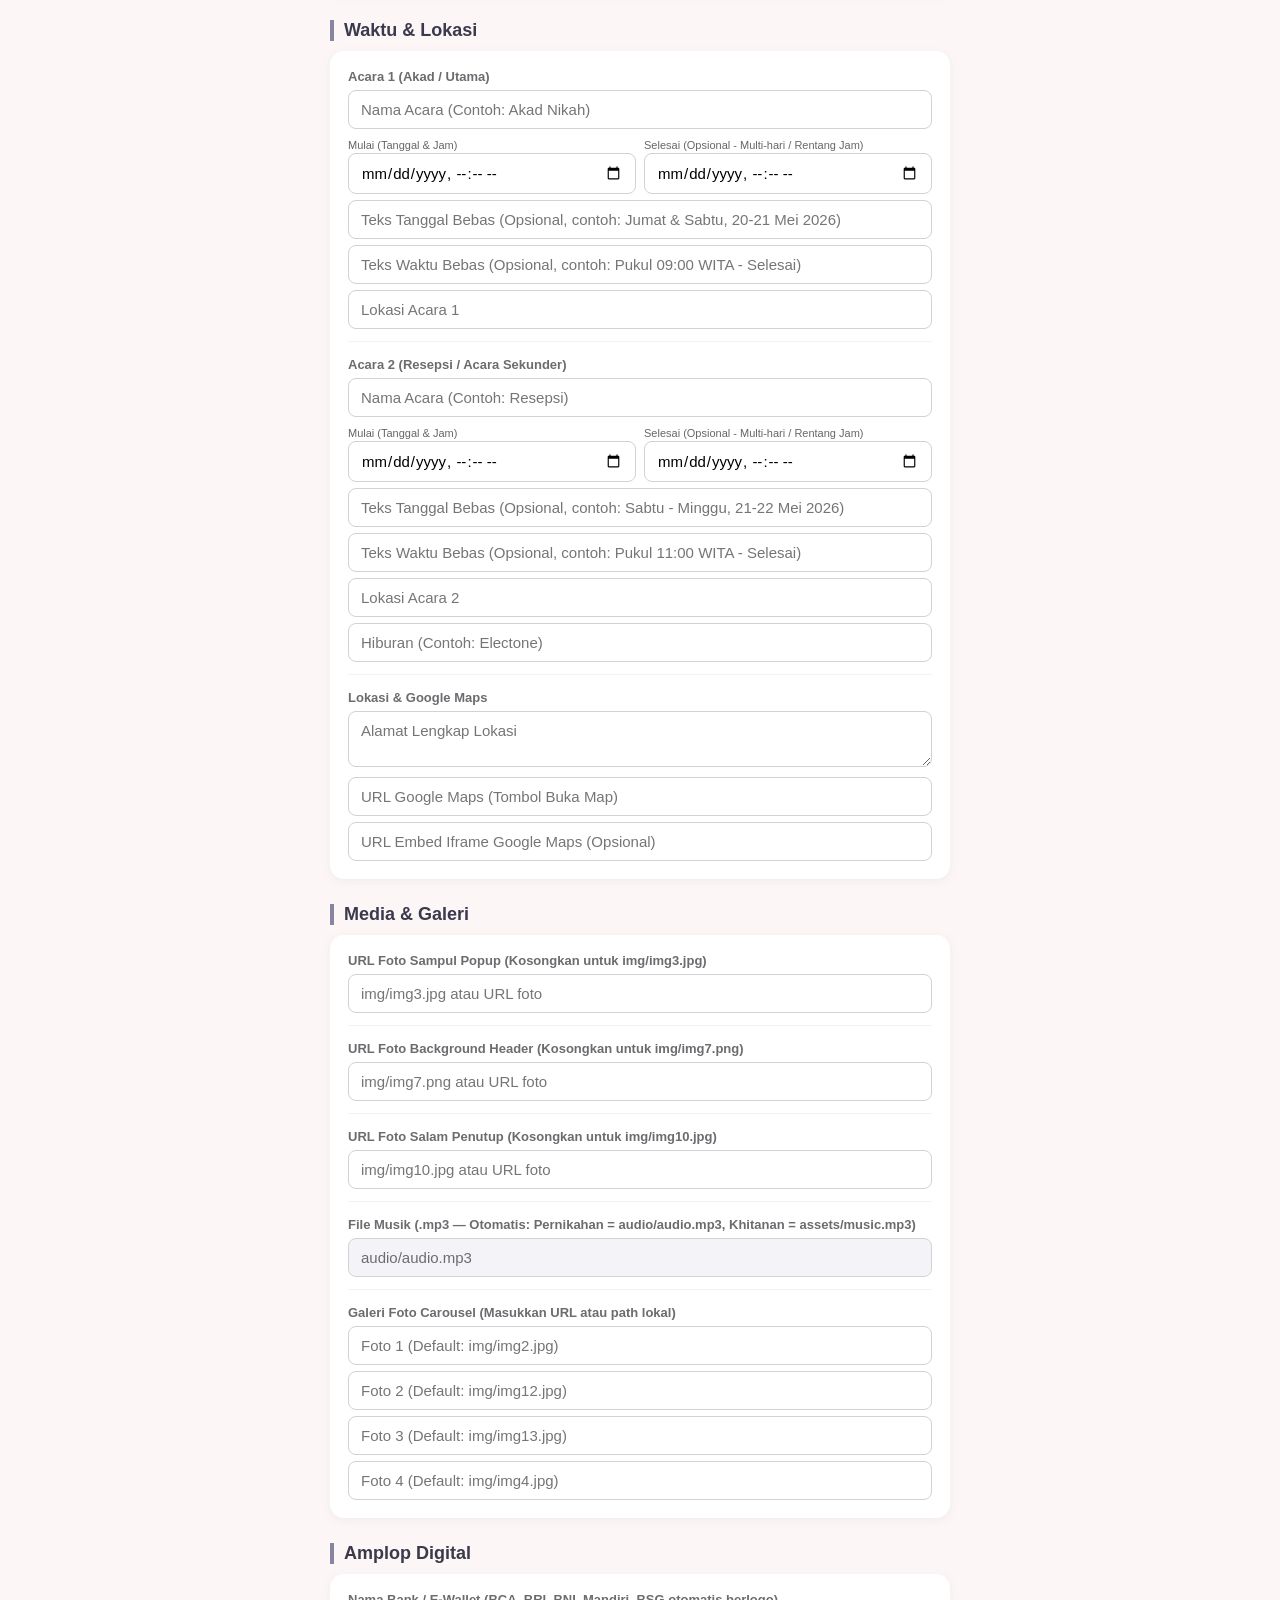
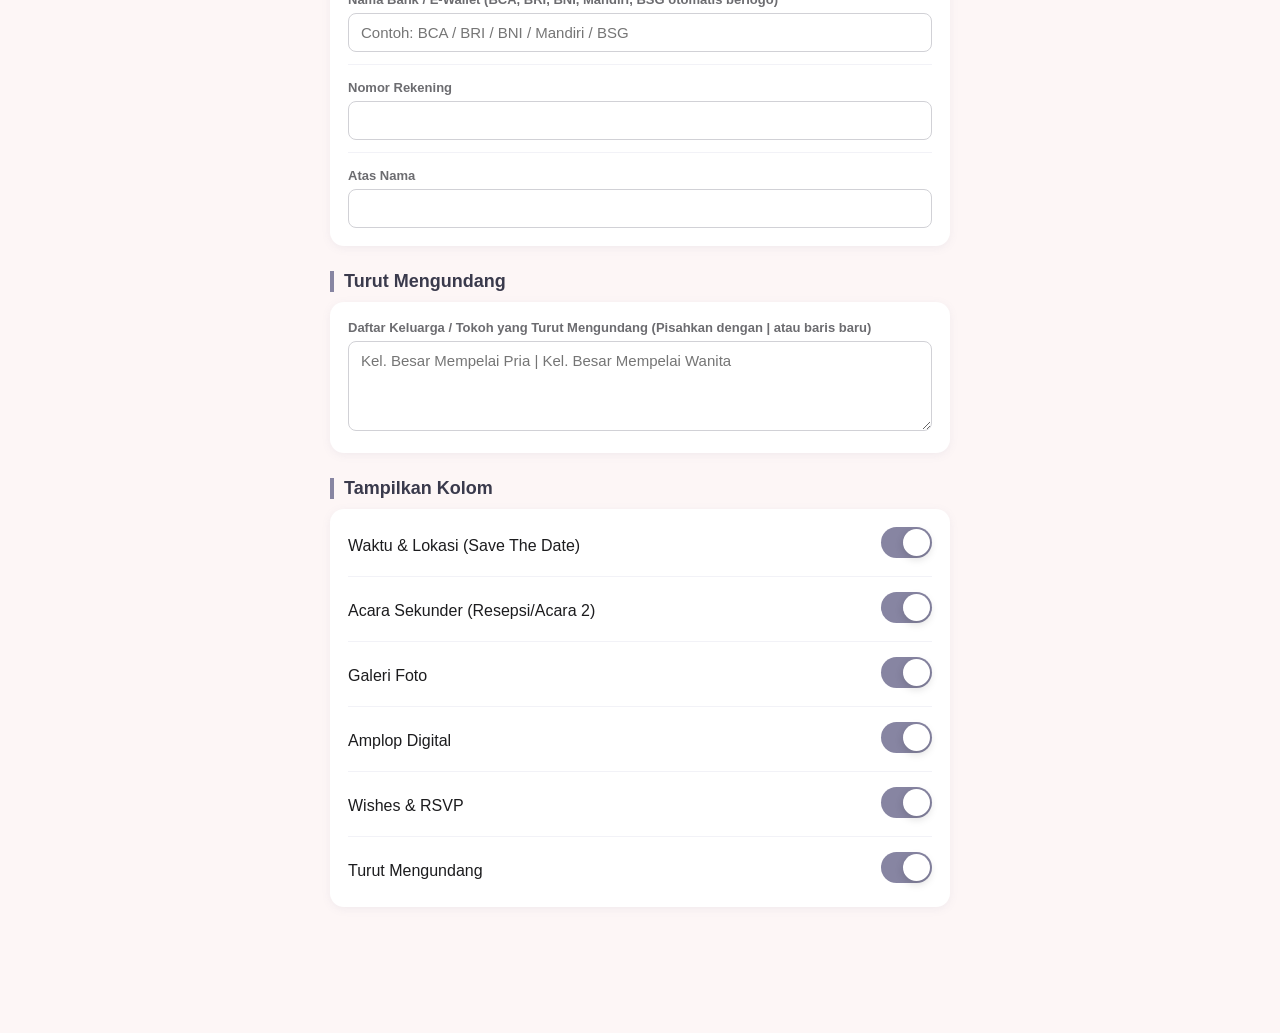
==== commit b38162a3: "Add files via upload" ====
--- a/editor.html
+++ b/editor.html
@@ -4,6 +4,7 @@
     <meta charset="UTF-8">
     <meta name="viewport" content="width=device-width, initial-scale=1.0">
     <title>Editor Undangan Premium | Naozi Printing</title>
+    <link rel="icon" href="img/bismillah.png" type="image/png" />
     <style>
         :root { --ios-bg: #fdf6f6; --ios-accent: #8785a2; --ios-card: #FFFFFF; }
         body { font-family: -apple-system, BlinkMacSystemFont, "Segoe UI", Roboto, sans-serif; background: var(--ios-bg); padding: 20px; color: #1c1c1e; padding-bottom: 110px; margin: 0; }
@@ -101,13 +102,35 @@
             <div class="form-group">
                 <label>Acara 1 (Akad / Utama)</label>
                 <input type="text" id="event_1_name" placeholder="Nama Acara (Contoh: Akad Nikah)">
-                <input type="datetime-local" id="event_1_date" style="margin-top: 6px;">
+                <div style="display: grid; grid-template-columns: 1fr 1fr; gap: 8px; margin-top: 6px;">
+                    <div>
+                        <small style="color: #666; font-size: 11px;">Mulai (Tanggal & Jam)</small>
+                        <input type="datetime-local" id="event_1_date">
+                    </div>
+                    <div>
+                        <small style="color: #666; font-size: 11px;">Selesai (Opsional - Multi-hari / Rentang Jam)</small>
+                        <input type="datetime-local" id="event_1_date_end">
+                    </div>
+                </div>
+                <input type="text" id="event_1_custom_date" placeholder="Teks Tanggal Bebas (Opsional, contoh: Jumat & Sabtu, 20-21 Mei 2026)" style="margin-top: 6px;">
+                <input type="text" id="event_1_custom_time" placeholder="Teks Waktu Bebas (Opsional, contoh: Pukul 09:00 WITA - Selesai)" style="margin-top: 6px;">
                 <input type="text" id="event_1_loc" placeholder="Lokasi Acara 1" style="margin-top: 6px;">
             </div>
-            <div class="form-group">
-                <label>Acara 2 (Resepsi / Tambahan)</label>
+            <div class="form-group" id="event-2-group" style="transition: opacity 0.3s ease;">
+                <label>Acara 2 (Resepsi / Acara Sekunder)</label>
                 <input type="text" id="event_2_name" placeholder="Nama Acara (Contoh: Resepsi)">
-                <input type="datetime-local" id="event_2_date" style="margin-top: 6px;">
+                <div style="display: grid; grid-template-columns: 1fr 1fr; gap: 8px; margin-top: 6px;">
+                    <div>
+                        <small style="color: #666; font-size: 11px;">Mulai (Tanggal & Jam)</small>
+                        <input type="datetime-local" id="event_2_date">
+                    </div>
+                    <div>
+                        <small style="color: #666; font-size: 11px;">Selesai (Opsional - Multi-hari / Rentang Jam)</small>
+                        <input type="datetime-local" id="event_2_date_end">
+                    </div>
+                </div>
+                <input type="text" id="event_2_custom_date" placeholder="Teks Tanggal Bebas (Opsional, contoh: Sabtu - Minggu, 21-22 Mei 2026)" style="margin-top: 6px;">
+                <input type="text" id="event_2_custom_time" placeholder="Teks Waktu Bebas (Opsional, contoh: Pukul 11:00 WITA - Selesai)" style="margin-top: 6px;">
                 <input type="text" id="event_2_loc" placeholder="Lokasi Acara 2" style="margin-top: 6px;">
                 <input type="text" id="event_2_entertainment" placeholder="Hiburan (Contoh: Electone)" style="margin-top: 6px;">
             </div>
@@ -157,6 +180,9 @@
         <div class="card">
             <div class="form-group">
                 <div class="row"><span>Waktu & Lokasi (Save The Date)</span><label class="switch"><input type="checkbox" id="sec_events_v" checked><span class="slider"></span></label></div>
+            </div>
+            <div class="form-group">
+                <div class="row"><span>Acara Sekunder (Resepsi/Acara 2)</span><label class="switch"><input type="checkbox" id="sec_event_2_v" checked onchange="toggleEvent2Editor()"><span class="slider"></span></label></div>
             </div>
             <div class="form-group">
                 <div class="row"><span>Galeri Foto</span><label class="switch"><input type="checkbox" id="sec_gallery_v" checked><span class="slider"></span></label></div>
@@ -233,8 +259,17 @@
                         }
                     });
                     toggleFields();
+                    toggleEvent2Editor();
                 })
                 .catch(err => console.error("Gagal memuat pengaturan:", err));
+        }
+
+        function toggleEvent2Editor() {
+            const sw = document.getElementById('sec_event_2_v');
+            const grp = document.getElementById('event-2-group');
+            if (sw && grp) {
+                grp.style.opacity = sw.checked ? '1' : '0.45';
+            }
         }
 
         function toggleFields() {
